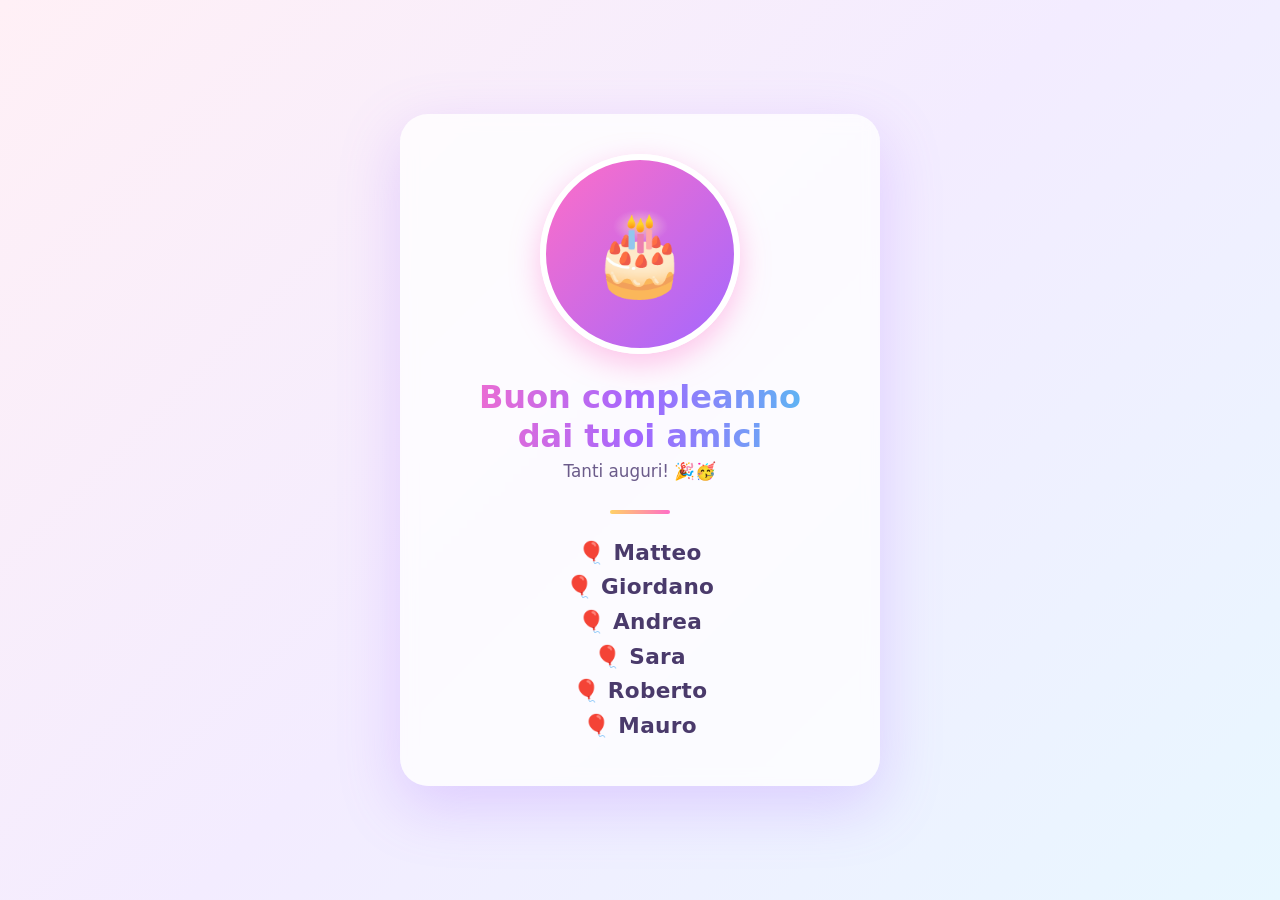
==== auguripuli/index.html @ 6ac0082f "Add auguripuli birthday page" ====
<!DOCTYPE html>
<html lang="it">
<head>
  <meta charset="UTF-8">
  <meta name="viewport" content="width=device-width, initial-scale=1.0">
  <title>Buon compleanno! 🎉</title>
  <meta name="description" content="Tanti auguri di buon compleanno dai tuoi amici!">
  <link rel="icon" href="data:image/svg+xml,<svg xmlns='http://www.w3.org/2000/svg' viewBox='0 0 100 100'><text y='.9em' font-size='90'>🎂</text></svg>">
  <style>
    * { margin: 0; padding: 0; box-sizing: border-box; }

    :root {
      --pink:   #ff6ec7;
      --purple: #a367ff;
      --gold:   #ffd166;
      --blue:   #4cc9f0;
    }

    html, body { height: 100%; }

    body {
      font-family: 'Segoe UI', system-ui, -apple-system, sans-serif;
      min-height: 100vh;
      display: flex;
      align-items: center;
      justify-content: center;
      padding: 2rem 1rem;
      text-align: center;
      color: #2b2140;
      background: linear-gradient(135deg, #fff0f6 0%, #f3ecff 50%, #e8f7ff 100%);
      overflow-x: hidden;
    }

    /* confetti sparsi sullo sfondo */
    .confetti {
      position: fixed;
      top: -10vh;
      width: 10px;
      height: 14px;
      opacity: 0.8;
      animation: fall linear infinite;
      z-index: 0;
    }
    @keyframes fall {
      0%   { transform: translateY(0) rotate(0deg); }
      100% { transform: translateY(115vh) rotate(720deg); }
    }

    .card {
      position: relative;
      z-index: 1;
      background: rgba(255, 255, 255, 0.75);
      backdrop-filter: blur(8px);
      border-radius: 28px;
      padding: 2.5rem 2rem 3rem;
      max-width: 480px;
      width: 100%;
      box-shadow: 0 20px 60px rgba(163, 103, 255, 0.25);
    }

    .photo {
      width: 200px;
      height: 200px;
      margin: 0 auto 1.5rem;
      border-radius: 50%;
      object-fit: cover;
      border: 6px solid #fff;
      box-shadow: 0 10px 30px rgba(255, 110, 199, 0.4);
      background: linear-gradient(135deg, var(--pink), var(--purple));
      display: flex;
      align-items: center;
      justify-content: center;
      font-size: 5rem;
    }

    h1 {
      font-size: 2rem;
      line-height: 1.2;
      background: linear-gradient(90deg, var(--pink), var(--purple), var(--blue));
      -webkit-background-clip: text;
      background-clip: text;
      -webkit-text-fill-color: transparent;
      margin-bottom: 0.4rem;
    }

    .subtitle {
      font-size: 1.05rem;
      color: #6b5b8a;
      margin-bottom: 1.8rem;
    }

    .divider {
      width: 60px;
      height: 4px;
      margin: 0 auto 1.6rem;
      border-radius: 4px;
      background: linear-gradient(90deg, var(--gold), var(--pink));
    }

    ul.names {
      list-style: none;
      display: flex;
      flex-direction: column;
      gap: 0.6rem;
      align-items: center;
    }
    ul.names li {
      font-size: 1.35rem;
      font-weight: 600;
      color: #4a3a6b;
      letter-spacing: 0.3px;
    }
    ul.names li::before {
      content: "🎈 ";
    }

    @media (max-width: 420px) {
      h1 { font-size: 1.6rem; }
      .photo { width: 160px; height: 160px; }
      ul.names li { font-size: 1.2rem; }
    }
  </style>
</head>
<body>

  <div class="card">
    <img class="photo" src="festeggiato.jpg" alt="Il festeggiato"
         onerror="this.replaceWith(Object.assign(document.createElement('div'),{className:'photo',textContent:'🎂'}));">
    <h1>Buon compleanno<br>dai tuoi amici</h1>
    <p class="subtitle">Tanti auguri! 🎉🥳</p>
    <div class="divider"></div>
    <ul class="names">
      <li>Matteo</li>
      <li>Giordano</li>
      <li>Andrea</li>
      <li>Sara</li>
      <li>Roberto</li>
      <li>Mauro</li>
    </ul>
  </div>

  <script>
    // confetti festosi generati al volo
    (function () {
      const colors = ['#ff6ec7', '#a367ff', '#ffd166', '#4cc9f0', '#06d6a0'];
      const n = 28;
      for (let i = 0; i < n; i++) {
        const c = document.createElement('div');
        c.className = 'confetti';
        c.style.left = Math.random() * 100 + 'vw';
        c.style.background = colors[i % colors.length];
        c.style.animationDuration = (5 + Math.random() * 5) + 's';
        c.style.animationDelay = (-Math.random() * 8) + 's';
        if (Math.random() > 0.5) c.style.borderRadius = '50%';
        document.body.appendChild(c);
      }
    })();
  </script>

</body>
</html>
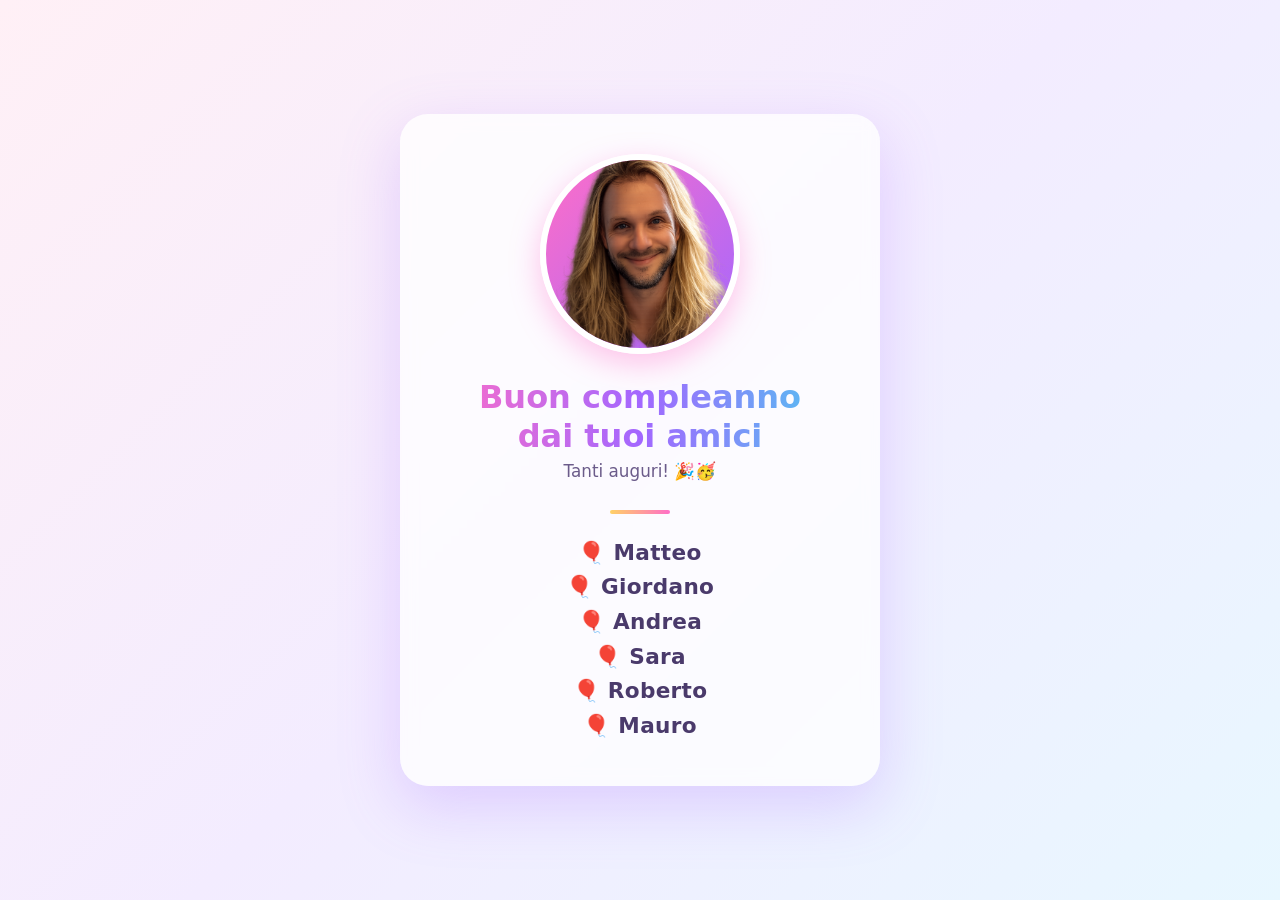
==== commit b8fb5a63: "Fix auguripuli photo: use festeggiato.png and clean up duplicate" ====
--- a/auguripuli/index.html
+++ b/auguripuli/index.html
@@ -124,7 +124,7 @@
 <body>
 
   <div class="card">
-    <img class="photo" src="festeggiato.jpg" alt="Il festeggiato"
+    <img class="photo" src="festeggiato.png" alt="Il festeggiato"
          onerror="this.replaceWith(Object.assign(document.createElement('div'),{className:'photo',textContent:'🎂'}));">
     <h1>Buon compleanno<br>dai tuoi amici</h1>
     <p class="subtitle">Tanti auguri! 🎉🥳</p>
